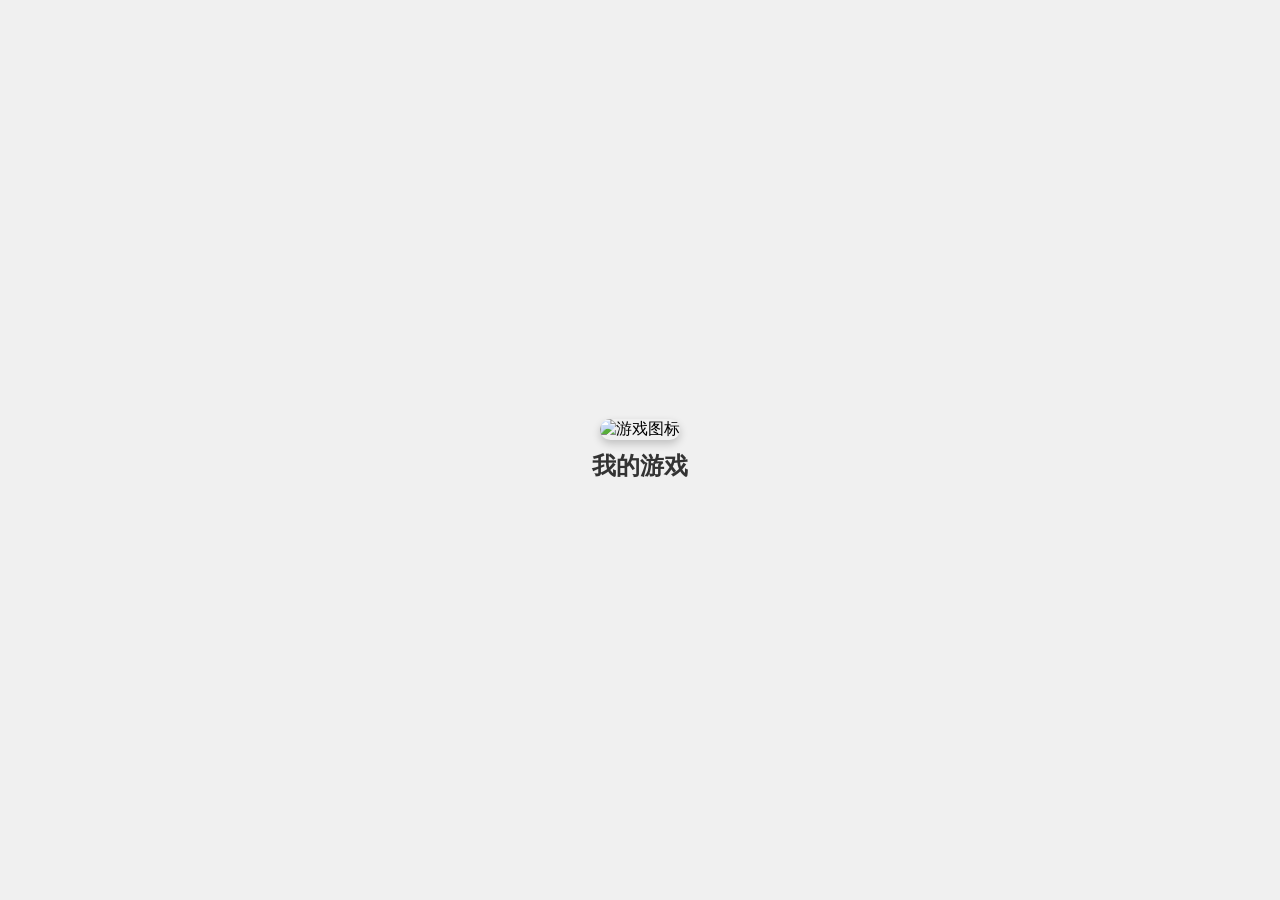
==== game project/index.html @ e8890522 "游戏ai agent 开源码" ====
<!DOCTYPE html>
<html lang="zh-CN">
<head>
    <meta charset="UTF-8">
    <meta name="viewport" content="width=device-width, initial-scale=1.0">
    <title>游戏图标</title>
    <link rel="stylesheet" href="style.css">
</head>
<body>
    <div id="game-icon-container">
        <div id="game-icon" onclick="openGame()">
            <img src="https://trae-api-cn.mchost.guru/api/ide/v1/text_to_image?prompt=colorful%20game%20icon%20with%20pixel%20art%20style%2C%20cartoon%20character%2C%20vibrant%20colors&image_size=square_hd" alt="游戏图标">
            <div class="game-title">我的游戏</div>
        </div>
    </div>
    

    
    <script src="script.js"></script>
</body>
</html>
---- game project/style.css ----
* {
    margin: 0;
    padding: 0;
    box-sizing: border-box;
}

body {
    font-family: Arial, sans-serif;
    background-color: #f0f0f0;
    display: flex;
    justify-content: center;
    align-items: center;
    min-height: 100vh;
}

#game-icon-container {
    display: flex;
    justify-content: center;
    align-items: center;
    width: 100%;
    height: 100vh;
}

#game-icon {
    cursor: pointer;
    text-align: center;
    transition: transform 0.3s ease;
}

#game-icon:hover {
    transform: scale(1.1);
}

#game-icon img {
    width: 200px;
    height: 200px;
    border-radius: 20px;
    box-shadow: 0 4px 8px rgba(0, 0, 0, 0.2);
}

.game-title {
    margin-top: 10px;
    font-size: 24px;
    font-weight: bold;
    color: #333;
}
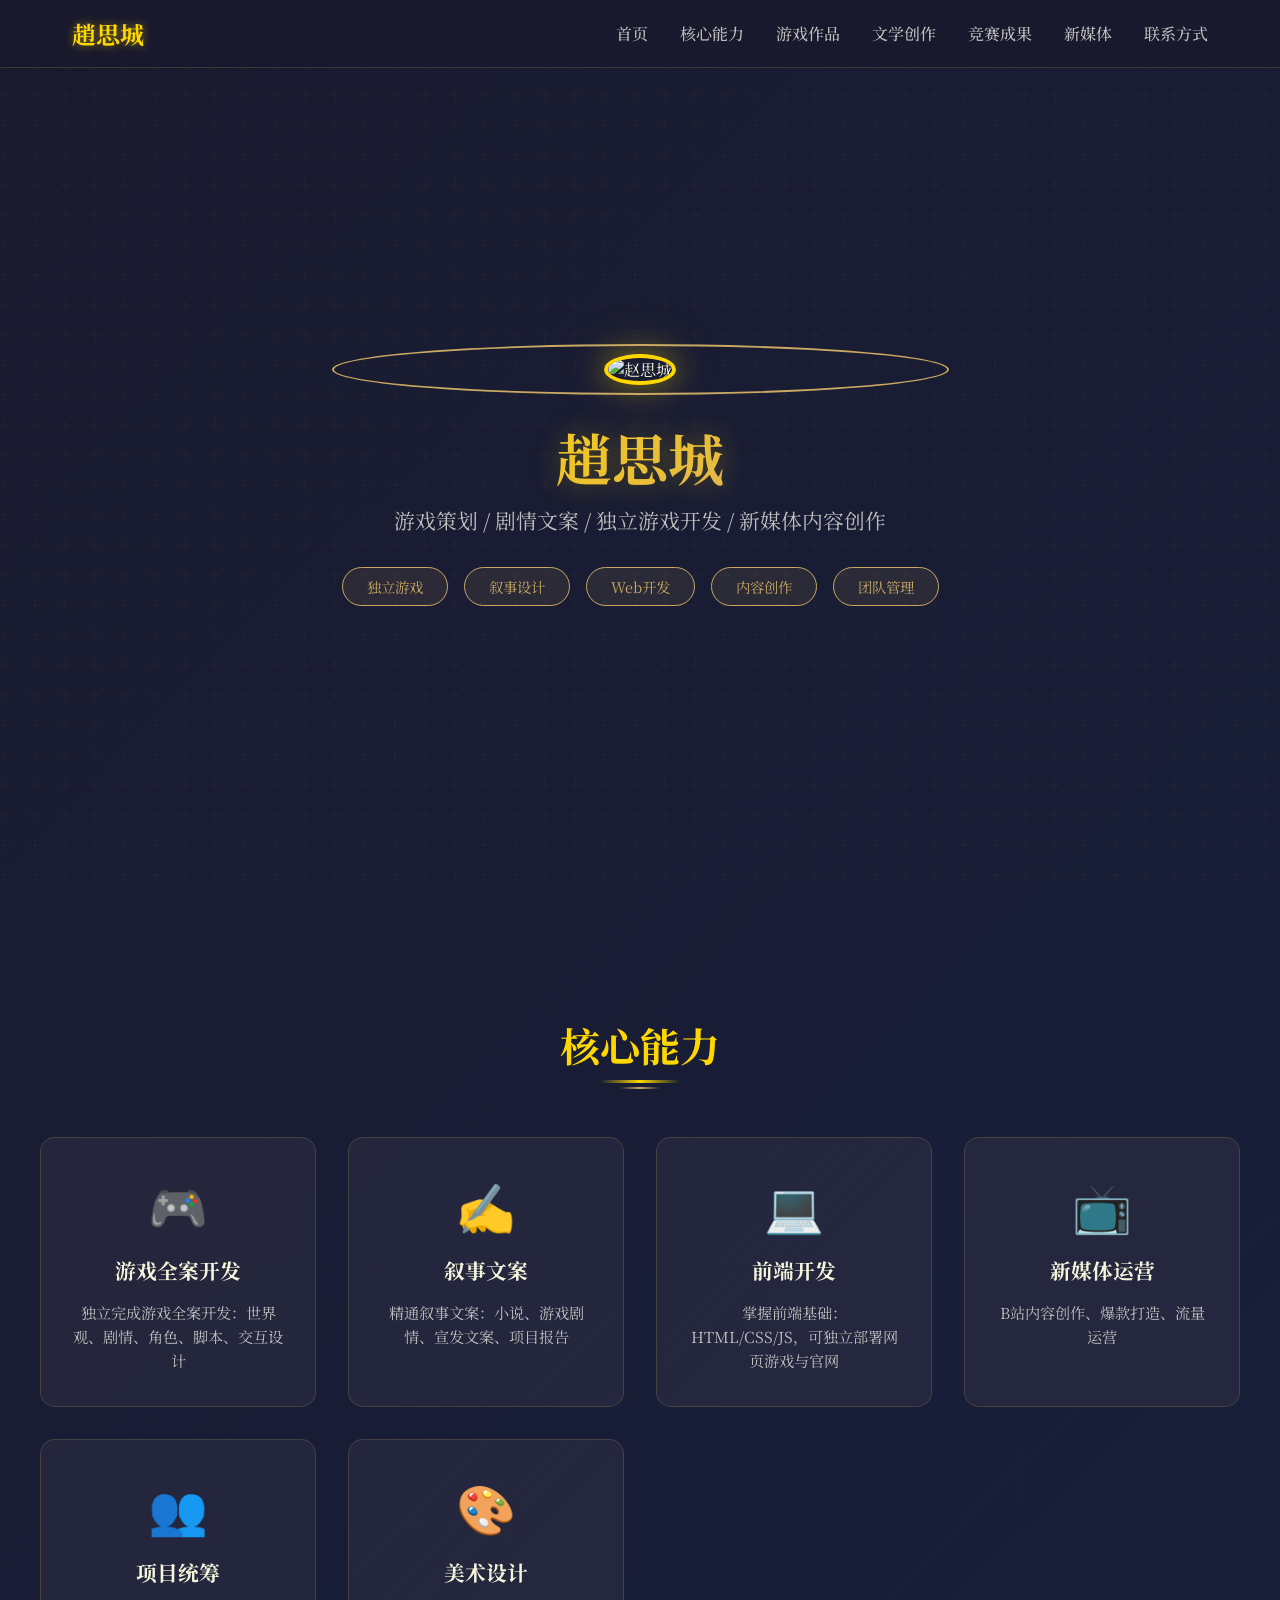
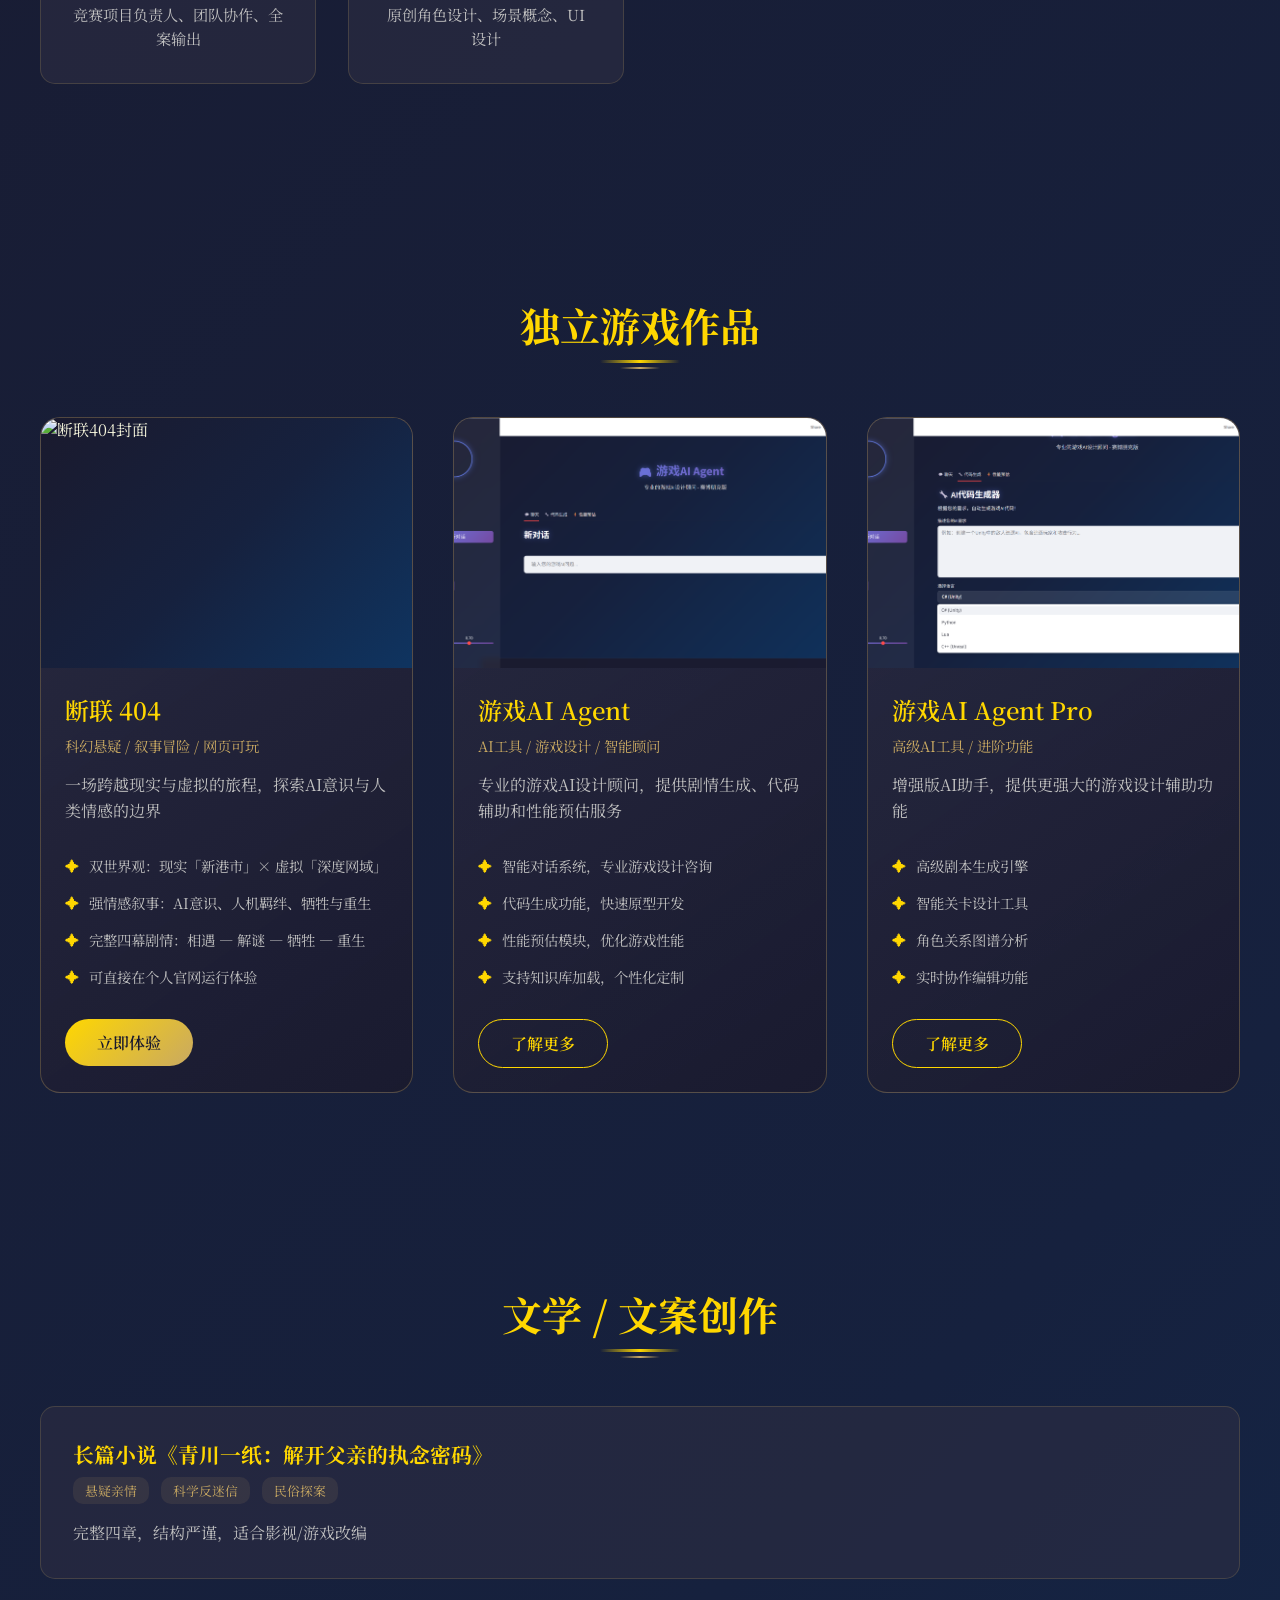
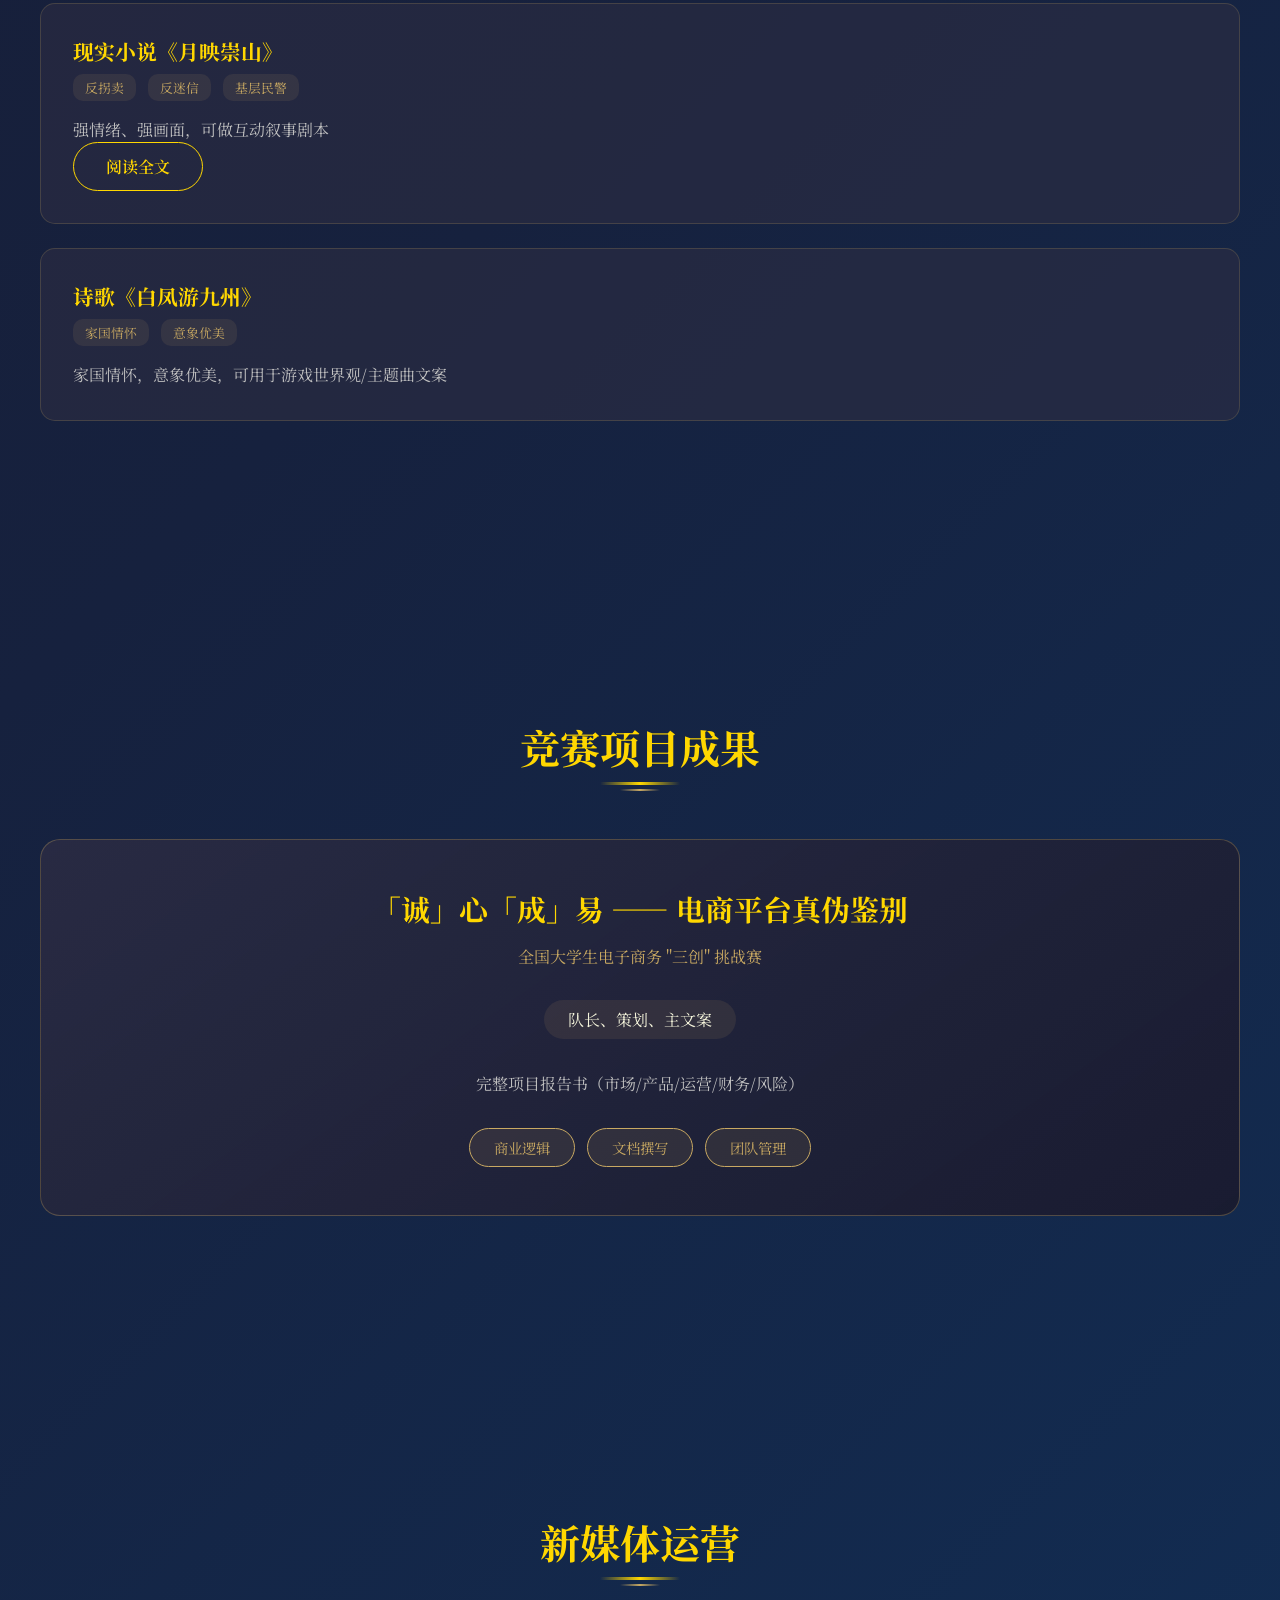
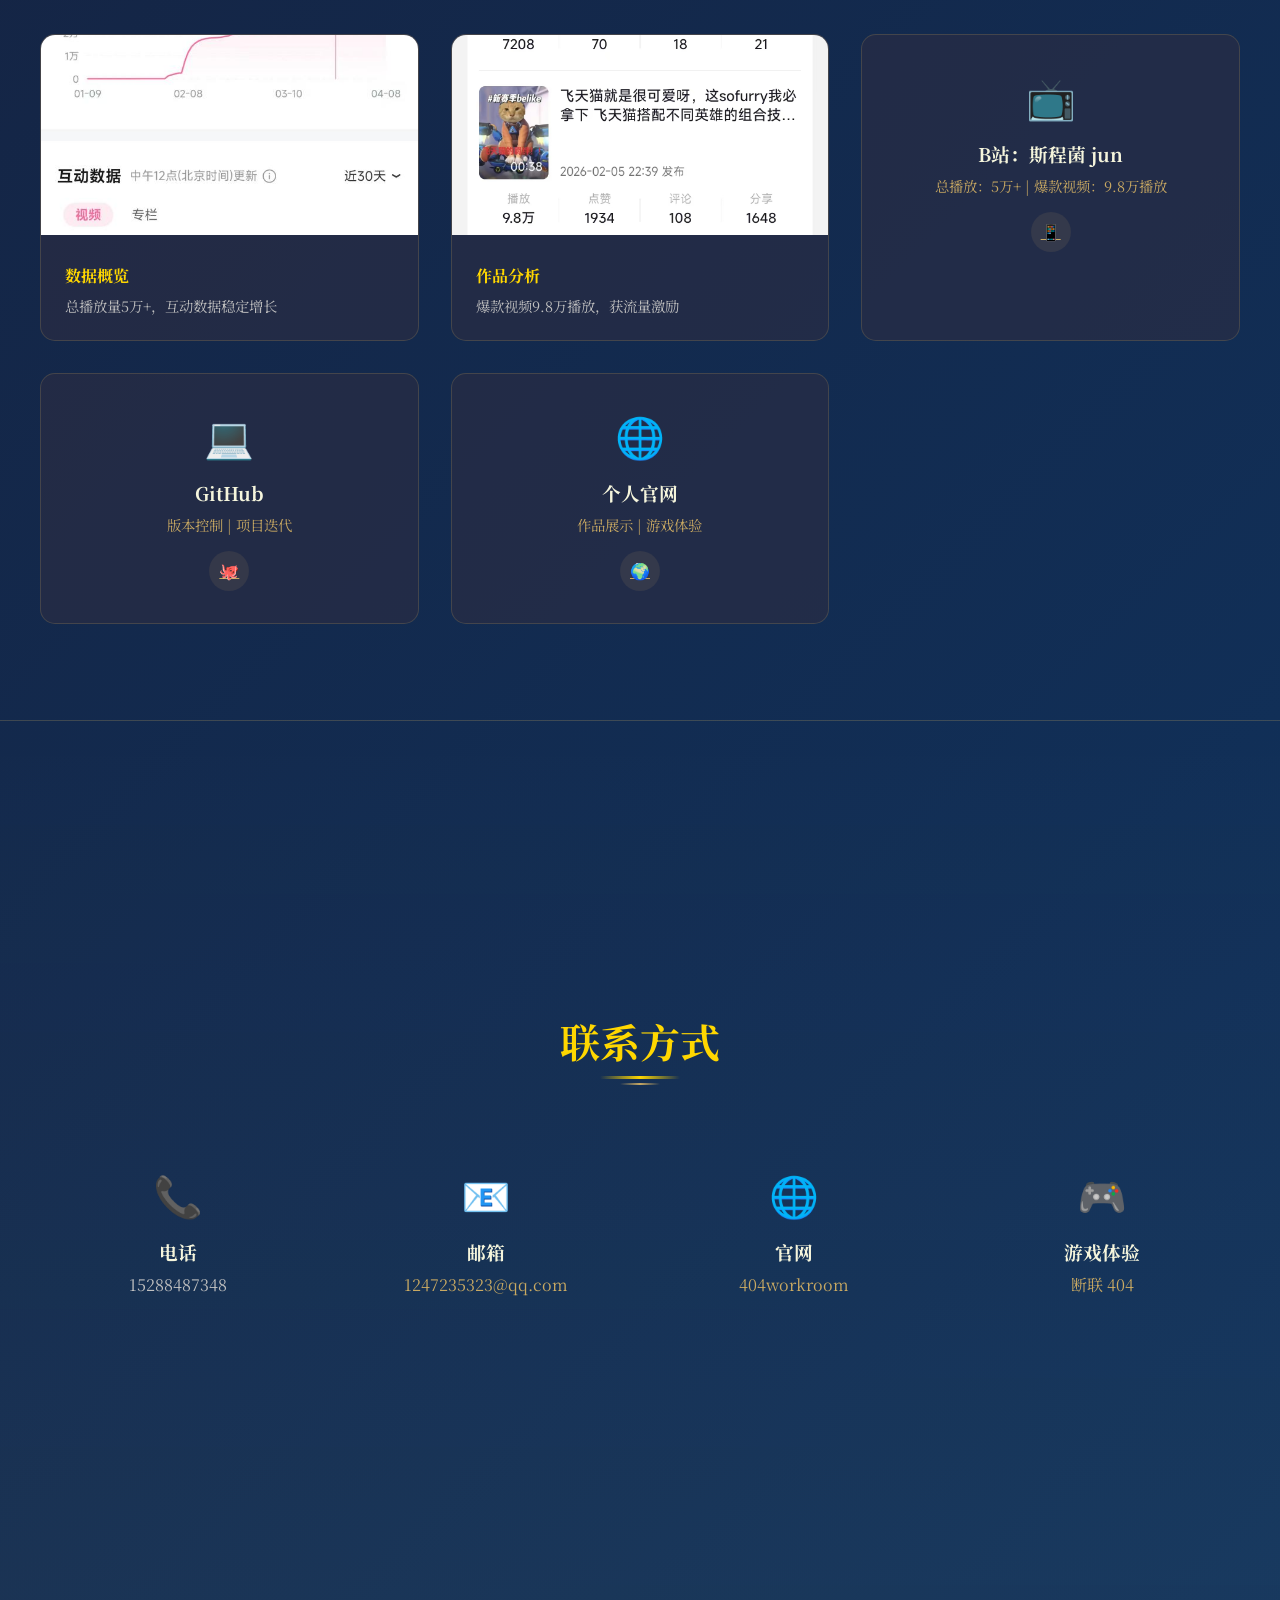
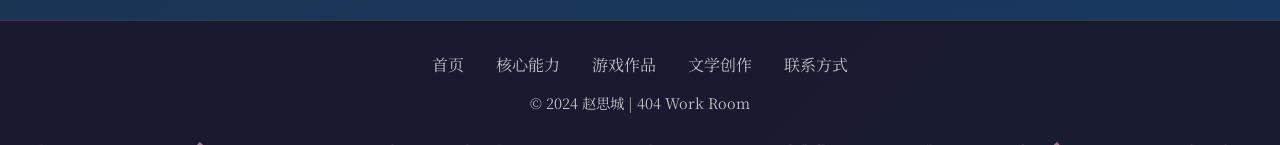
==== commit fc5c8170: "个人作品集网站" ====
--- a/game project/index.html
+++ b/game project/index.html
@@ -1,21 +1,1435 @@
-<!DOCTYPE html>
-<html lang="zh-CN">
-<head>
-    <meta charset="UTF-8">
-    <meta name="viewport" content="width=device-width, initial-scale=1.0">
-    <title>游戏图标</title>
-    <link rel="stylesheet" href="style.css">
-</head>
-<body>
-    <div id="game-icon-container">
-        <div id="game-icon" onclick="openGame()">
-            <img src="https://trae-api-cn.mchost.guru/api/ide/v1/text_to_image?prompt=colorful%20game%20icon%20with%20pixel%20art%20style%2C%20cartoon%20character%2C%20vibrant%20colors&image_size=square_hd" alt="游戏图标">
-            <div class="game-title">我的游戏</div>
-        </div>
-    </div>
-    
-
-    
-    <script src="script.js"></script>
-</body>
+<!DOCTYPE html>
+<html lang="zh-CN">
+<head>
+    <meta charset="UTF-8">
+    <meta name="viewport" content="width=device-width, initial-scale=1.0">
+    <title>赵思城 | 个人作品集</title>
+    <style>
+        @import url('https://fonts.googleapis.com/css2?family=Noto+Serif+SC:wght@400;600;700&family=Noto+Sans+SC:wght@300;400;500;600;700&display=swap');
+        
+        :root {
+            --primary-color: #8B4513;
+            --secondary-color: #D4A574;
+            --accent-color: #C9A962;
+            --bg-dark: #1A1A2E;
+            --bg-light: #2D2D44;
+            --text-primary: #F5F5DC;
+            --text-secondary: #C0C0C0;
+            --gold: #FFD700;
+            --red: #DC143C;
+        }
+
+        * {
+            margin: 0;
+            padding: 0;
+            box-sizing: border-box;
+        }
+
+        body {
+            font-family: 'Noto Serif SC', 'Noto Sans SC', serif, sans-serif;
+            background: linear-gradient(135deg, var(--bg-dark) 0%, #16213E 50%, #0F3460 100%);
+            color: var(--text-primary);
+            overflow-x: hidden;
+        }
+
+        ::-webkit-scrollbar {
+            width: 8px;
+        }
+
+        ::-webkit-scrollbar-track {
+            background: var(--bg-dark);
+        }
+
+        ::-webkit-scrollbar-thumb {
+            background: linear-gradient(180deg, var(--accent-color), var(--primary-color));
+            border-radius: 4px;
+        }
+
+        .loader {
+            position: fixed;
+            top: 0;
+            left: 0;
+            width: 100%;
+            height: 100%;
+            background: linear-gradient(135deg, #050510 0%, #0a0a2e 30%, #0d1b2a 60%, #1b263b 100%);
+            display: flex;
+            flex-direction: column;
+            justify-content: center;
+            align-items: center;
+            z-index: 99999;
+            overflow: hidden;
+        }
+
+        .loader.hidden {
+            animation: fadeOutLoader 0.8s ease forwards;
+        }
+
+        @keyframes fadeOutLoader {
+            0% {
+                opacity: 1;
+                transform: scale(1);
+            }
+            100% {
+                opacity: 0;
+                transform: scale(0.95);
+                pointer-events: none;
+            }
+        }
+
+        .loader-bg-grid {
+            position: absolute;
+            top: 0;
+            left: 0;
+            width: 100%;
+            height: 100%;
+            background-image: 
+                linear-gradient(rgba(255, 215, 0, 0.03) 1px, transparent 1px),
+                linear-gradient(90deg, rgba(255, 215, 0, 0.03) 1px, transparent 1px);
+            background-size: 50px 50px;
+            animation: gridMove 20s linear infinite;
+        }
+
+        @keyframes gridMove {
+            0% { transform: translate(0, 0); }
+            100% { transform: translate(50px, 50px); }
+        }
+
+        .loader-content {
+            position: relative;
+            z-index: 10;
+            display: flex;
+            flex-direction: column;
+            align-items: center;
+        }
+
+        .loader-geometry {
+            position: relative;
+            width: 200px;
+            height: 200px;
+            margin-bottom: 30px;
+        }
+
+        .loader-triangle {
+            position: absolute;
+            width: 0;
+            height: 0;
+            border-left: 60px solid transparent;
+            border-right: 60px solid transparent;
+            border-bottom: 104px solid rgba(255, 215, 0, 0.3);
+            animation: triangleAnim 3s ease-in-out infinite;
+        }
+
+        .loader-triangle:nth-child(1) {
+            top: 50%;
+            left: 50%;
+            transform: translate(-50%, -50%) rotate(0deg);
+        }
+
+        .loader-triangle:nth-child(2) {
+            top: 50%;
+            left: 50%;
+            transform: translate(-50%, -50%) rotate(120deg);
+            animation-delay: 1s;
+        }
+
+        .loader-triangle:nth-child(3) {
+            top: 50%;
+            left: 50%;
+            transform: translate(-50%, -50%) rotate(240deg);
+            animation-delay: 2s;
+        }
+
+        @keyframes triangleAnim {
+            0%, 100% {
+                opacity: 0.3;
+                transform: translate(-50%, -50%) rotate(var(--rotation)) scale(1);
+            }
+            50% {
+                opacity: 0.8;
+                transform: translate(-50%, -50%) rotate(var(--rotation)) scale(1.1);
+            }
+        }
+
+        .loader-polygon {
+            position: absolute;
+            top: 50%;
+            left: 50%;
+            transform: translate(-50%, -50%);
+            width: 120px;
+            height: 120px;
+        }
+
+        .loader-polygon svg {
+            width: 100%;
+            height: 100%;
+            animation: polygonRotate 8s linear infinite;
+        }
+
+        @keyframes polygonRotate {
+            0% { transform: rotate(0deg); }
+            100% { transform: rotate(360deg); }
+        }
+
+        .loader-polygon path {
+            fill: none;
+            stroke: #FFD700;
+            stroke-width: 2;
+            stroke-dasharray: 10 5;
+            animation: polygonDash 2s linear infinite;
+        }
+
+        @keyframes polygonDash {
+            0% { stroke-dashoffset: 0; }
+            100% { stroke-dashoffset: -30; }
+        }
+
+        .loader-ring {
+            position: absolute;
+            top: 50%;
+            left: 50%;
+            transform: translate(-50%, -50%);
+            width: 180px;
+            height: 180px;
+            border: 2px solid rgba(255, 215, 0, 0.2);
+            border-radius: 50%;
+            animation: ringPulse 3s ease-in-out infinite;
+        }
+
+        .loader-ring::before {
+            content: '';
+            position: absolute;
+            top: -2px;
+            left: 50%;
+            transform: translateX(-50%);
+            width: 10px;
+            height: 10px;
+            background: #FFD700;
+            border-radius: 50%;
+            box-shadow: 0 0 20px #FFD700, 0 0 40px #FFD700;
+        }
+
+        @keyframes ringPulse {
+            0%, 100% {
+                transform: translate(-50%, -50%) scale(1);
+                opacity: 0.5;
+            }
+            50% {
+                transform: translate(-50%, -50%) scale(1.05);
+                opacity: 0.8;
+            }
+        }
+
+        .loader-particles {
+            position: absolute;
+            top: 0;
+            left: 0;
+            width: 100%;
+            height: 100%;
+        }
+
+        .loader-particle {
+            position: absolute;
+            width: 4px;
+            height: 4px;
+            background: #FFD700;
+            border-radius: 50%;
+            animation: loaderParticle 4s ease-in-out infinite;
+        }
+
+        @keyframes loaderParticle {
+            0% {
+                transform: translate(-50%, -50%) scale(0);
+                opacity: 0;
+            }
+            20% {
+                opacity: 1;
+                transform: translate(-50%, -50%) scale(1);
+            }
+            80% {
+                opacity: 1;
+                transform: translate(-50%, -50%) scale(1);
+            }
+            100% {
+                transform: translate(-50%, -50%) scale(0);
+                opacity: 0;
+            }
+        }
+
+        .loader-percentage {
+            font-family: 'Courier New', monospace;
+            font-size: 3rem;
+            font-weight: bold;
+            color: #FFD700;
+            text-shadow: 0 0 30px rgba(255, 215, 0, 0.5);
+            margin-bottom: 10px;
+        }
+
+        .loader-label {
+            font-size: 1rem;
+            color: rgba(255, 215, 0, 0.7);
+            letter-spacing: 0.3em;
+            text-transform: uppercase;
+        }
+
+        .loader-line {
+            width: 200px;
+            height: 2px;
+            background: rgba(255, 215, 0, 0.2);
+            margin-top: 20px;
+            overflow: hidden;
+            border-radius: 1px;
+        }
+
+        .loader-line-progress {
+            height: 100%;
+            background: linear-gradient(90deg, #FFD700, #FFA500);
+            border-radius: 1px;
+            transition: width 0.1s linear;
+            box-shadow: 0 0 10px #FFD700;
+        }
+
+        .particle-container {
+            position: fixed;
+            top: 0;
+            left: 0;
+            width: 100%;
+            height: 100%;
+            overflow: hidden;
+            pointer-events: none;
+            z-index: 0;
+        }
+
+        .particle {
+            position: absolute;
+            width: 3px;
+            height: 3px;
+            background: #FFD700;
+            border-radius: 50%;
+            opacity: 0;
+            animation: particleFloat 15s linear infinite;
+        }
+
+        @keyframes particleFloat {
+            0% {
+                transform: translateY(100vh) scale(0);
+                opacity: 0;
+            }
+            10% {
+                opacity: 0.8;
+                transform: translateY(90vh) scale(1);
+            }
+            90% {
+                opacity: 0.8;
+                transform: translateY(10vh) scale(1);
+            }
+            100% {
+                transform: translateY(0) scale(0);
+                opacity: 0;
+            }
+        }
+
+        .line-particle {
+            position: absolute;
+            width: 1px;
+            height: 50px;
+            background: linear-gradient(to top, rgba(255, 215, 0, 0.6), transparent);
+            opacity: 0;
+            animation: lineFall 10s linear infinite;
+        }
+
+        @keyframes lineFall {
+            0% {
+                transform: translateY(-100px);
+                opacity: 0;
+            }
+            10% {
+                opacity: 0.6;
+            }
+            90% {
+                opacity: 0.6;
+            }
+            100% {
+                transform: translateY(100vh);
+                opacity: 0;
+            }
+        }
+
+        .sakura {
+            position: fixed;
+            width: 15px;
+            height: 15px;
+            background: linear-gradient(135deg, #FFB7C5 0%, #FF6B8A 100%);
+            border-radius: 50% 0 50% 50%;
+            opacity: 0.7;
+            pointer-events: none;
+            animation: fall linear infinite;
+            z-index: 9999;
+        }
+
+        @keyframes fall {
+            0% {
+                transform: translateY(-10vh) rotate(0deg);
+                opacity: 0.7;
+            }
+            100% {
+                transform: translateY(110vh) rotate(720deg);
+                opacity: 0;
+            }
+        }
+
+        .navbar {
+            position: fixed;
+            top: 0;
+            left: 0;
+            width: 100%;
+            background: rgba(26, 26, 46, 0.95);
+            backdrop-filter: blur(10px);
+            z-index: 1000;
+            border-bottom: 1px solid rgba(201, 169, 98, 0.2);
+        }
+
+        .navbar-container {
+            max-width: 1200px;
+            margin: 0 auto;
+            display: flex;
+            justify-content: space-between;
+            align-items: center;
+            padding: 1rem 2rem;
+        }
+
+        .logo {
+            font-size: 1.5rem;
+            font-weight: 700;
+            color: var(--gold);
+            text-shadow: 0 0 10px rgba(255, 215, 0, 0.5);
+        }
+
+        .nav-links {
+            display: flex;
+            list-style: none;
+            gap: 2rem;
+        }
+
+        .nav-links a {
+            color: var(--text-secondary);
+            text-decoration: none;
+            font-weight: 500;
+            transition: all 0.3s ease;
+            position: relative;
+        }
+
+        .nav-links a:hover {
+            color: var(--gold);
+        }
+
+        .nav-links a::after {
+            content: '';
+            position: absolute;
+            bottom: -4px;
+            left: 0;
+            width: 0;
+            height: 2px;
+            background: linear-gradient(90deg, var(--gold), var(--accent-color));
+            transition: width 0.3s ease;
+        }
+
+        .nav-links a:hover::after {
+            width: 100%;
+        }
+
+        .hero {
+            min-height: 100vh;
+            display: flex;
+            align-items: center;
+            justify-content: center;
+            position: relative;
+            padding-top: 60px;
+        }
+
+        .hero-content {
+            text-align: center;
+            max-width: 1000px;
+            padding: 2rem;
+        }
+
+        .avatar-container {
+            position: relative;
+            margin-bottom: 2rem;
+        }
+
+        .avatar {
+            width: 200px;
+            height: 200px;
+            border-radius: 50%;
+            object-fit: cover;
+            border: 4px solid var(--gold);
+            box-shadow: 0 0 30px rgba(255, 215, 0, 0.4), 0 0 60px rgba(255, 215, 0, 0.2);
+            transition: transform 0.5s ease, box-shadow 0.5s ease;
+        }
+
+        .avatar:hover {
+            transform: scale(1.05);
+            box-shadow: 0 0 40px rgba(255, 215, 0, 0.6), 0 0 80px rgba(255, 215, 0, 0.3);
+        }
+
+        .avatar-border {
+            position: absolute;
+            top: -10px;
+            left: -10px;
+            right: -10px;
+            bottom: -10px;
+            border: 2px solid var(--accent-color);
+            border-radius: 50%;
+            animation: pulse 2s ease-in-out infinite;
+        }
+
+        @keyframes pulse {
+            0%, 100% {
+                transform: scale(1);
+                opacity: 0.5;
+            }
+            50% {
+                transform: scale(1.05);
+                opacity: 1;
+            }
+        }
+
+        .hero-title {
+            font-size: 3.5rem;
+            font-weight: 700;
+            margin-bottom: 0.5rem;
+            background: linear-gradient(135deg, var(--gold), var(--secondary-color));
+            -webkit-background-clip: text;
+            -webkit-text-fill-color: transparent;
+            background-clip: text;
+            text-shadow: 0 0 30px rgba(255, 215, 0, 0.3);
+            animation: fadeInUp 1s ease-out;
+        }
+
+        .hero-subtitle {
+            font-size: 1.3rem;
+            color: var(--text-secondary);
+            margin-bottom: 2rem;
+            animation: fadeInUp 1s ease-out 0.2s both;
+        }
+
+        .hero-tags {
+            display: flex;
+            flex-wrap: wrap;
+            justify-content: center;
+            gap: 1rem;
+            animation: fadeInUp 1s ease-out 0.4s both;
+        }
+
+        .tag {
+            padding: 0.5rem 1.5rem;
+            background: rgba(201, 169, 98, 0.1);
+            border: 1px solid var(--accent-color);
+            border-radius: 25px;
+            font-size: 0.9rem;
+            color: var(--accent-color);
+            transition: all 0.3s ease;
+        }
+
+        .tag:hover {
+            background: rgba(201, 169, 98, 0.2);
+            transform: translateY(-3px);
+            box-shadow: 0 5px 20px rgba(201, 169, 98, 0.3);
+        }
+
+        @keyframes fadeInUp {
+            from {
+                opacity: 0;
+                transform: translateY(30px);
+            }
+            to {
+                opacity: 1;
+                transform: translateY(0);
+            }
+        }
+
+        .section {
+            padding: 6rem 2rem;
+            min-height: 100vh;
+            display: flex;
+            align-items: center;
+        }
+
+        .section-container {
+            max-width: 1200px;
+            margin: 0 auto;
+            width: 100%;
+        }
+
+        .section-title {
+            font-size: 2.5rem;
+            font-weight: 700;
+            text-align: center;
+            margin-bottom: 4rem;
+            position: relative;
+            color: var(--gold);
+        }
+
+        .section-title::before {
+            content: '';
+            position: absolute;
+            bottom: -10px;
+            left: 50%;
+            transform: translateX(-50%);
+            width: 80px;
+            height: 3px;
+            background: linear-gradient(90deg, transparent, var(--gold), transparent);
+        }
+
+        .section-title::after {
+            content: '';
+            position: absolute;
+            bottom: -16px;
+            left: 50%;
+            transform: translateX(-50%);
+            width: 40px;
+            height: 2px;
+            background: linear-gradient(90deg, transparent, var(--accent-color), transparent);
+        }
+
+        .skills-grid {
+            display: grid;
+            grid-template-columns: repeat(auto-fit, minmax(250px, 1fr));
+            gap: 2rem;
+        }
+
+        .skill-card {
+            background: rgba(45, 45, 68, 0.6);
+            border: 1px solid rgba(201, 169, 98, 0.2);
+            border-radius: 15px;
+            padding: 2rem;
+            transition: all 0.3s ease;
+            text-align: center;
+        }
+
+        .skill-card:hover {
+            transform: translateY(-8px);
+            border-color: var(--accent-color);
+            box-shadow: 0 15px 35px rgba(201, 169, 98, 0.15);
+        }
+
+        .skill-icon {
+            font-size: 3rem;
+            margin-bottom: 1rem;
+            color: var(--gold);
+        }
+
+        .skill-card h3 {
+            font-size: 1.3rem;
+            margin-bottom: 1rem;
+            color: var(--text-primary);
+        }
+
+        .skill-card p {
+            color: var(--text-secondary);
+            font-size: 0.95rem;
+            line-height: 1.6;
+        }
+
+        .games-grid {
+            display: grid;
+            grid-template-columns: repeat(auto-fit, minmax(350px, 1fr));
+            gap: 2.5rem;
+        }
+
+        .game-card {
+            background: linear-gradient(145deg, rgba(45, 45, 68, 0.8), rgba(26, 26, 46, 0.9));
+            border: 1px solid rgba(201, 169, 98, 0.3);
+            border-radius: 20px;
+            overflow: hidden;
+            transition: all 0.4s ease;
+        }
+
+        .game-card:hover {
+            transform: translateY(-10px);
+            border-color: var(--gold);
+            box-shadow: 0 20px 40px rgba(255, 215, 0, 0.15);
+        }
+
+        .game-cover {
+            height: 250px;
+            background: linear-gradient(135deg, #1A1A2E 0%, #16213E 50%, #0F3460 100%);
+            display: flex;
+            align-items: center;
+            justify-content: center;
+            position: relative;
+            overflow: hidden;
+        }
+
+        .game-cover img {
+            width: 100%;
+            height: 100%;
+            object-fit: cover;
+        }
+
+        .game-cover::before {
+            content: '';
+            position: absolute;
+            top: 0;
+            left: 0;
+            right: 0;
+            bottom: 0;
+            background: linear-gradient(135deg, rgba(255, 215, 0, 0.1) 0%, transparent 50%);
+            opacity: 0;
+            transition: opacity 0.3s ease;
+        }
+
+        .game-card:hover .game-cover::before {
+            opacity: 1;
+        }
+
+        .game-icon {
+            font-size: 5rem;
+            color: var(--gold);
+            animation: float 3s ease-in-out infinite;
+        }
+
+        @keyframes float {
+            0%, 100% { transform: translateY(0); }
+            50% { transform: translateY(-10px); }
+        }
+
+        .game-info {
+            padding: 1.5rem;
+        }
+
+        .game-title {
+            font-size: 1.5rem;
+            font-weight: 600;
+            color: var(--gold);
+            margin-bottom: 0.5rem;
+        }
+
+        .game-type {
+            font-size: 0.9rem;
+            color: var(--accent-color);
+            margin-bottom: 1rem;
+        }
+
+        .game-desc {
+            color: var(--text-secondary);
+            line-height: 1.6;
+            margin-bottom: 1.5rem;
+        }
+
+        .game-highlights {
+            list-style: none;
+            margin-bottom: 1.5rem;
+        }
+
+        .game-highlights li {
+            padding: 0.5rem 0;
+            color: var(--text-secondary);
+            font-size: 0.9rem;
+            padding-left: 1.5rem;
+            position: relative;
+        }
+
+        .game-highlights li::before {
+            content: '✦';
+            position: absolute;
+            left: 0;
+            color: var(--gold);
+        }
+
+        .btn {
+            display: inline-block;
+            padding: 0.75rem 2rem;
+            background: linear-gradient(135deg, var(--gold), var(--accent-color));
+            color: var(--bg-dark);
+            text-decoration: none;
+            border-radius: 25px;
+            font-weight: 600;
+            transition: all 0.3s ease;
+        }
+
+        .btn:hover {
+            transform: translateY(-3px);
+            box-shadow: 0 10px 25px rgba(255, 215, 0, 0.4);
+        }
+
+        .btn-outline {
+            background: transparent;
+            border: 1px solid var(--gold);
+            color: var(--gold);
+        }
+
+        .btn-outline:hover {
+            background: rgba(255, 215, 0, 0.1);
+        }
+
+        .literature-list {
+            display: flex;
+            flex-direction: column;
+            gap: 1.5rem;
+        }
+
+        .literature-item {
+            background: rgba(45, 45, 68, 0.6);
+            border: 1px solid rgba(201, 169, 98, 0.2);
+            border-radius: 15px;
+            padding: 2rem;
+            transition: all 0.3s ease;
+        }
+
+        .literature-item:hover {
+            border-color: var(--accent-color);
+            transform: translateX(10px);
+        }
+
+        .literature-item h3 {
+            font-size: 1.3rem;
+            color: var(--gold);
+            margin-bottom: 0.5rem;
+        }
+
+        .literature-tags {
+            display: flex;
+            gap: 0.75rem;
+            margin-bottom: 1rem;
+        }
+
+        .literature-tag {
+            padding: 0.25rem 0.75rem;
+            background: rgba(201, 169, 98, 0.1);
+            border-radius: 10px;
+            font-size: 0.8rem;
+            color: var(--accent-color);
+        }
+
+        .literature-item p {
+            color: var(--text-secondary);
+            line-height: 1.6;
+        }
+
+        .competition-card {
+            background: linear-gradient(145deg, rgba(45, 45, 68, 0.8), rgba(26, 26, 46, 0.9));
+            border: 1px solid rgba(201, 169, 98, 0.3);
+            border-radius: 20px;
+            padding: 3rem;
+            text-align: center;
+        }
+
+        .competition-card h3 {
+            font-size: 1.8rem;
+            color: var(--gold);
+            margin-bottom: 1rem;
+        }
+
+        .competition-info {
+            color: var(--accent-color);
+            margin-bottom: 2rem;
+        }
+
+        .competition-role {
+            display: inline-block;
+            padding: 0.5rem 1.5rem;
+            background: rgba(201, 169, 98, 0.1);
+            border-radius: 20px;
+            margin-bottom: 2rem;
+            color: var(--text-primary);
+        }
+
+        .competition-desc {
+            color: var(--text-secondary);
+            line-height: 1.6;
+            margin-bottom: 2rem;
+        }
+
+        .competition-skills {
+            display: flex;
+            flex-wrap: wrap;
+            justify-content: center;
+            gap: 0.75rem;
+        }
+
+        .social-grid {
+            display: grid;
+            grid-template-columns: repeat(auto-fit, minmax(300px, 1fr));
+            gap: 2rem;
+        }
+
+        .social-stats-card {
+            background: rgba(45, 45, 68, 0.6);
+            border: 1px solid rgba(201, 169, 98, 0.2);
+            border-radius: 15px;
+            overflow: hidden;
+            transition: all 0.3s ease;
+        }
+
+        .social-stats-card:hover {
+            border-color: var(--accent-color);
+            transform: translateY(-5px);
+        }
+
+        .social-stats-card img {
+            width: 100%;
+            height: 200px;
+            object-fit: cover;
+        }
+
+        .social-stats-info {
+            padding: 1.5rem;
+        }
+
+        .social-stats-info h4 {
+            color: var(--gold);
+            margin-bottom: 0.5rem;
+        }
+
+        .social-stats-info p {
+            color: var(--text-secondary);
+            font-size: 0.9rem;
+        }
+
+        .social-card {
+            background: rgba(45, 45, 68, 0.6);
+            border: 1px solid rgba(201, 169, 98, 0.2);
+            border-radius: 15px;
+            padding: 2rem;
+            text-align: center;
+            transition: all 0.3s ease;
+        }
+
+        .social-card:hover {
+            border-color: var(--gold);
+            transform: translateY(-5px);
+        }
+
+        .social-icon {
+            font-size: 2.5rem;
+            margin-bottom: 1rem;
+            color: var(--gold);
+        }
+
+        .social-card h3 {
+            color: var(--text-primary);
+            margin-bottom: 0.5rem;
+        }
+
+        .social-stats {
+            color: var(--accent-color);
+            font-size: 0.9rem;
+            margin-bottom: 1rem;
+        }
+
+        .social-links {
+            display: flex;
+            justify-content: center;
+            gap: 1rem;
+        }
+
+        .social-link {
+            width: 40px;
+            height: 40px;
+            background: rgba(201, 169, 98, 0.1);
+            border-radius: 50%;
+            display: flex;
+            align-items: center;
+            justify-content: center;
+            color: var(--accent-color);
+            transition: all 0.3s ease;
+        }
+
+        .social-link:hover {
+            background: var(--gold);
+            color: var(--bg-dark);
+            transform: scale(1.1);
+        }
+
+        .contact-section {
+            background: linear-gradient(180deg, transparent 0%, rgba(201, 169, 98, 0.05) 100%);
+            border-top: 1px solid rgba(201, 169, 98, 0.2);
+        }
+
+        .contact-grid {
+            display: grid;
+            grid-template-columns: repeat(auto-fit, minmax(250px, 1fr));
+            gap: 2rem;
+            text-align: center;
+        }
+
+        .contact-item {
+            padding: 2rem;
+        }
+
+        .contact-icon {
+            font-size: 2.5rem;
+            color: var(--gold);
+            margin-bottom: 1rem;
+        }
+
+        .contact-item h3 {
+            color: var(--text-primary);
+            margin-bottom: 0.5rem;
+        }
+
+        .contact-item p {
+            color: var(--text-secondary);
+        }
+
+        .contact-item a {
+            color: var(--accent-color);
+            text-decoration: none;
+            transition: color 0.3s ease;
+        }
+
+        .contact-item a:hover {
+            color: var(--gold);
+        }
+
+        .footer {
+            background: rgba(26, 26, 46, 0.95);
+            padding: 2rem;
+            text-align: center;
+            border-top: 1px solid rgba(201, 169, 98, 0.2);
+        }
+
+        .footer p {
+            color: var(--text-secondary);
+            font-size: 0.9rem;
+        }
+
+        .footer-links {
+            display: flex;
+            justify-content: center;
+            gap: 2rem;
+            margin-bottom: 1rem;
+        }
+
+        .footer-links a {
+            color: var(--text-secondary);
+            text-decoration: none;
+            transition: color 0.3s ease;
+        }
+
+        .footer-links a:hover {
+            color: var(--gold);
+        }
+
+        .japanese-pattern {
+            position: fixed;
+            top: 0;
+            left: 0;
+            width: 100%;
+            height: 100%;
+            background-image: url("data:image/svg+xml,%3Csvg width='60' height='60' viewBox='0 0 60 60' xmlns='http://www.w3.org/2000/svg'%3E%3Cg fill='none' fill-rule='evenodd'%3E%3Cg fill='%23C9A962' fill-opacity='0.03'%3E%3Cpath d='M36 34v-4h-2v4h-4v2h4v4h2v-4h4v-2h-4zm0-30V0h-2v4h-4v2h4v4h2V6h4V4h-4zM6 34v-4H4v4H0v2h4v4h2v-4h4v-2H6zM6 4V0H4v4H0v2h4v4h2V6h4V4H6z'/%3E%3C/g%3E%3C/g%3E%3C/svg%3E");
+            pointer-events: none;
+            z-index: 0;
+        }
+
+        @media (max-width: 768px) {
+            .hero-title {
+                font-size: 2.5rem;
+            }
+
+            .nav-links {
+                gap: 1rem;
+            }
+
+            .section {
+                padding: 4rem 1rem;
+            }
+
+            .games-grid {
+                grid-template-columns: 1fr;
+            }
+        }
+    </style>
+</head>
+<body>
+    <div class="loader" id="loader">
+        <div class="loader-bg-grid"></div>
+        
+        <div class="loader-content">
+            <div class="loader-geometry">
+                <div class="loader-triangle" style="--rotation: 0deg;"></div>
+                <div class="loader-triangle" style="--rotation: 120deg;"></div>
+                <div class="loader-triangle" style="--rotation: 240deg;"></div>
+                
+                <div class="loader-polygon">
+                    <svg viewBox="0 0 100 100">
+                        <polygon points="50,5 95,25 95,75 50,95 5,75 5,25"/>
+                    </svg>
+                </div>
+                
+                <div class="loader-ring"></div>
+                
+                <div class="loader-particles">
+                    <div class="loader-particle" style="top: 20%; left: 50%; animation-delay: 0s;"></div>
+                    <div class="loader-particle" style="top: 80%; left: 30%; animation-delay: 1s;"></div>
+                    <div class="loader-particle" style="top: 50%; left: 80%; animation-delay: 2s;"></div>
+                    <div class="loader-particle" style="top: 30%; left: 20%; animation-delay: 3s;"></div>
+                </div>
+            </div>
+            
+            <div class="loader-percentage" id="loader-percentage">0%</div>
+            <div class="loader-label">Loading</div>
+            <div class="loader-line">
+                <div class="loader-line-progress" id="loader-progress"></div>
+            </div>
+        </div>
+    </div>
+
+    <div class="particle-container" id="particle-container"></div>
+    
+    <div class="japanese-pattern"></div>
+    
+    <nav class="navbar">
+        <div class="navbar-container">
+            <div class="logo">趙思城</div>
+            <ul class="nav-links">
+                <li><a href="#hero">首页</a></li>
+                <li><a href="#skills">核心能力</a></li>
+                <li><a href="#games">游戏作品</a></li>
+                <li><a href="#literature">文学创作</a></li>
+                <li><a href="#competition">竞赛成果</a></li>
+                <li><a href="#social">新媒体</a></li>
+                <li><a href="#contact">联系方式</a></li>
+            </ul>
+        </div>
+    </nav>
+
+    <section id="hero" class="hero">
+        <div class="hero-content">
+            <div class="avatar-container">
+                <div class="avatar-border"></div>
+                <img src="images/头像.png" alt="赵思城" class="avatar">
+            </div>
+            <h1 class="hero-title">趙思城</h1>
+            <p class="hero-subtitle">游戏策划 / 剧情文案 / 独立游戏开发 / 新媒体内容创作</p>
+            <div class="hero-tags">
+                <span class="tag">独立游戏</span>
+                <span class="tag">叙事设计</span>
+                <span class="tag">Web开发</span>
+                <span class="tag">内容创作</span>
+                <span class="tag">团队管理</span>
+            </div>
+        </div>
+    </section>
+
+    <section id="skills" class="section">
+        <div class="section-container">
+            <h2 class="section-title">核心能力</h2>
+            <div class="skills-grid">
+                <div class="skill-card">
+                    <div class="skill-icon">🎮</div>
+                    <h3>游戏全案开发</h3>
+                    <p>独立完成游戏全案开发：世界观、剧情、角色、脚本、交互设计</p>
+                </div>
+                <div class="skill-card">
+                    <div class="skill-icon">✍️</div>
+                    <h3>叙事文案</h3>
+                    <p>精通叙事文案：小说、游戏剧情、宣发文案、项目报告</p>
+                </div>
+                <div class="skill-card">
+                    <div class="skill-icon">💻</div>
+                    <h3>前端开发</h3>
+                    <p>掌握前端基础：HTML/CSS/JS，可独立部署网页游戏与官网</p>
+                </div>
+                <div class="skill-card">
+                    <div class="skill-icon">📺</div>
+                    <h3>新媒体运营</h3>
+                    <p>B站内容创作、爆款打造、流量运营</p>
+                </div>
+                <div class="skill-card">
+                    <div class="skill-icon">👥</div>
+                    <h3>项目统筹</h3>
+                    <p>竞赛项目负责人、团队协作、全案输出</p>
+                </div>
+                <div class="skill-card">
+                    <div class="skill-icon">🎨</div>
+                    <h3>美术设计</h3>
+                    <p>原创角色设计、场景概念、UI设计</p>
+                </div>
+            </div>
+        </div>
+    </section>
+
+    <section id="games" class="section">
+        <div class="section-container">
+            <h2 class="section-title">独立游戏作品</h2>
+            <div class="games-grid">
+                <div class="game-card">
+                    <div class="game-cover">
+                        <img src="images/cover.png" alt="断联404封面">
+                    </div>
+                    <div class="game-info">
+                        <h3 class="game-title">断联 404</h3>
+                        <p class="game-type">科幻悬疑 / 叙事冒险 / 网页可玩</p>
+                        <p class="game-desc">一场跨越现实与虚拟的旅程，探索AI意识与人类情感的边界</p>
+                        <ul class="game-highlights">
+                            <li>双世界观：现实「新港市」× 虚拟「深度网域」</li>
+                            <li>强情感叙事：AI意识、人机羁绊、牺牲与重生</li>
+                            <li>完整四幕剧情：相遇 — 解谜 — 牺牲 — 重生</li>
+                            <li>可直接在个人官网运行体验</li>
+                        </ul>
+                        <a href="https://404workroom-1420076748.cos-website.ap-nanjing.myqcloud.com/index.html" class="btn" target="_blank">立即体验</a>
+                    </div>
+                </div>
+                <div class="game-card">
+                    <div class="game-cover">
+                        <img src="images/aiagent1.png" alt="游戏AI Agent">
+                    </div>
+                    <div class="game-info">
+                        <h3 class="game-title">游戏AI Agent</h3>
+                        <p class="game-type">AI工具 / 游戏设计 / 智能顾问</p>
+                        <p class="game-desc">专业的游戏AI设计顾问，提供剧情生成、代码辅助和性能预估服务</p>
+                        <ul class="game-highlights">
+                            <li>智能对话系统，专业游戏设计咨询</li>
+                            <li>代码生成功能，快速原型开发</li>
+                            <li>性能预估模块，优化游戏性能</li>
+                            <li>支持知识库加载，个性化定制</li>
+                        </ul>
+                        <a href="#" class="btn btn-outline">了解更多</a>
+                    </div>
+                </div>
+                <div class="game-card">
+                    <div class="game-cover">
+                        <img src="images/aiagent2.png" alt="游戏AI Agent">
+                    </div>
+                    <div class="game-info">
+                        <h3 class="game-title">游戏AI Agent Pro</h3>
+                        <p class="game-type">高级AI工具 / 进阶功能</p>
+                        <p class="game-desc">增强版AI助手，提供更强大的游戏设计辅助功能</p>
+                        <ul class="game-highlights">
+                            <li>高级剧本生成引擎</li>
+                            <li>智能关卡设计工具</li>
+                            <li>角色关系图谱分析</li>
+                            <li>实时协作编辑功能</li>
+                        </ul>
+                        <a href="#" class="btn btn-outline">了解更多</a>
+                    </div>
+                </div>
+            </div>
+        </div>
+    </section>
+
+    <section id="literature" class="section">
+        <div class="section-container">
+            <h2 class="section-title">文学 / 文案创作</h2>
+            <div class="literature-list">
+                <div class="literature-item">
+                    <h3>长篇小说《青川一纸：解开父亲的执念密码》</h3>
+                    <div class="literature-tags">
+                        <span class="literature-tag">悬疑亲情</span>
+                        <span class="literature-tag">科学反迷信</span>
+                        <span class="literature-tag">民俗探案</span>
+                    </div>
+                    <p>完整四章，结构严谨，适合影视/游戏改编</p>
+                </div>
+                <div class="literature-item">
+                    <h3>现实小说《月映崇山》</h3>
+                    <div class="literature-tags">
+                        <span class="literature-tag">反拐卖</span>
+                        <span class="literature-tag">反迷信</span>
+                        <span class="literature-tag">基层民警</span>
+                    </div>
+                    <p>强情绪、强画面，可做互动叙事剧本</p>
+                    <a href="https://www.kdocs.cn/l/cmkn2R7l6X6s" target="_blank" class="btn btn-outline">阅读全文</a>
+                </div>
+                <div class="literature-item">
+                    <h3>诗歌《白凤游九州》</h3>
+                    <div class="literature-tags">
+                        <span class="literature-tag">家国情怀</span>
+                        <span class="literature-tag">意象优美</span>
+                    </div>
+                    <p>家国情怀，意象优美，可用于游戏世界观/主题曲文案</p>
+                </div>
+            </div>
+        </div>
+    </section>
+
+    <section id="competition" class="section">
+        <div class="section-container">
+            <h2 class="section-title">竞赛项目成果</h2>
+            <div class="competition-card">
+                <h3>「诚」心「成」易 —— 电商平台真伪鉴别</h3>
+                <p class="competition-info">全国大学生电子商务 "三创" 挑战赛</p>
+                <div class="competition-role">队长、策划、主文案</div>
+                <p class="competition-desc">完整项目报告书（市场/产品/运营/财务/风险）</p>
+                <div class="competition-skills">
+                    <span class="tag">商业逻辑</span>
+                    <span class="tag">文档撰写</span>
+                    <span class="tag">团队管理</span>
+                </div>
+            </div>
+        </div>
+    </section>
+
+    <section id="social" class="section">
+        <div class="section-container">
+            <h2 class="section-title">新媒体运营</h2>
+            <div class="social-grid">
+                <div class="social-stats-card">
+                    <img src="images/图片1.png" alt="视频数据概览">
+                    <div class="social-stats-info">
+                        <h4>数据概览</h4>
+                        <p>总播放量5万+，互动数据稳定增长</p>
+                    </div>
+                </div>
+                <div class="social-stats-card">
+                    <img src="images/图片2.png" alt="作品分析">
+                    <div class="social-stats-info">
+                        <h4>作品分析</h4>
+                        <p>爆款视频9.8万播放，获流量激励</p>
+                    </div>
+                </div>
+                <div class="social-card">
+                    <div class="social-icon">📺</div>
+                    <h3>B站：斯程菌 jun</h3>
+                    <p class="social-stats">总播放：5万+ | 爆款视频：9.8万播放</p>
+                    <div class="social-links">
+                        <a href="https://b23.tv/jOew11k" class="social-link" target="_blank">📱</a>
+                    </div>
+                </div>
+                <div class="social-card">
+                    <div class="social-icon">💻</div>
+                    <h3>GitHub</h3>
+                    <p class="social-stats">版本控制 | 项目迭代</p>
+                    <div class="social-links">
+                        <a href="https://github.com/diamoond698/-404-404work-room.git" class="social-link" target="_blank">🐙</a>
+                    </div>
+                </div>
+                <div class="social-card">
+                    <div class="social-icon">🌐</div>
+                    <h3>个人官网</h3>
+                    <p class="social-stats">作品展示 | 游戏体验</p>
+                    <div class="social-links">
+                        <a href="https://404workroom-1420076748.cos-website.ap-nanjing.myqcloud.com/index.html" class="social-link" target="_blank">🌍</a>
+                    </div>
+                </div>
+            </div>
+        </div>
+    </section>
+
+    <section id="contact" class="section contact-section">
+        <div class="section-container">
+            <h2 class="section-title">联系方式</h2>
+            <div class="contact-grid">
+                <div class="contact-item">
+                    <div class="contact-icon">📞</div>
+                    <h3>电话</h3>
+                    <p>15288487348</p>
+                </div>
+                <div class="contact-item">
+                    <div class="contact-icon">📧</div>
+                    <h3>邮箱</h3>
+                    <p><a href="mailto:1247235323@qq.com">1247235323@qq.com</a></p>
+                </div>
+                <div class="contact-item">
+                    <div class="contact-icon">🌐</div>
+                    <h3>官网</h3>
+                    <p><a href="https://404workroom-1420076748.cos-website.ap-nanjing.myqcloud.com/index.html">404workroom</a></p>
+                </div>
+                <div class="contact-item">
+                    <div class="contact-icon">🎮</div>
+                    <h3>游戏体验</h3>
+                    <p><a href="https://27hrmzcgkukiwwqb9ogwrh.streamlit.app/" target="_blank">断联 404</a></p>
+                </div>
+            </div>
+        </div>
+    </section>
+
+    <footer class="footer">
+        <div class="footer-links">
+            <a href="#hero">首页</a>
+            <a href="#skills">核心能力</a>
+            <a href="#games">游戏作品</a>
+            <a href="#literature">文学创作</a>
+            <a href="#contact">联系方式</a>
+        </div>
+        <p>&copy; 2024 赵思城 | 404 Work Room</p>
+    </footer>
+
+    <script>
+        window.addEventListener('DOMContentLoaded', () => {
+            const loader = document.getElementById('loader');
+            const percentageEl = document.getElementById('loader-percentage');
+            const progressEl = document.getElementById('loader-progress');
+            
+            let progress = 0;
+            const duration = 2500;
+            const interval = 30;
+            const increment = 100 / (duration / interval);
+            
+            const progressInterval = setInterval(() => {
+                progress += increment;
+                if (progress >= 100) {
+                    progress = 100;
+                    clearInterval(progressInterval);
+                    
+                    setTimeout(() => {
+                        loader.classList.add('hidden');
+                    }, 300);
+                }
+                
+                percentageEl.textContent = Math.round(progress) + '%';
+                progressEl.style.width = progress + '%';
+            }, interval);
+
+            createParticles();
+        });
+
+        function createParticles() {
+            const container = document.getElementById('particle-container');
+            
+            for (let i = 0; i < 30; i++) {
+                const particle = document.createElement('div');
+                particle.className = 'particle';
+                particle.style.left = Math.random() * 100 + '%';
+                particle.style.animationDuration = (10 + Math.random() * 10) + 's';
+                particle.style.animationDelay = Math.random() * 15 + 's';
+                particle.style.width = (2 + Math.random() * 3) + 'px';
+                particle.style.height = particle.style.width;
+                container.appendChild(particle);
+            }
+
+            for (let i = 0; i < 15; i++) {
+                const lineParticle = document.createElement('div');
+                lineParticle.className = 'line-particle';
+                lineParticle.style.left = Math.random() * 100 + '%';
+                lineParticle.style.animationDuration = (8 + Math.random() * 6) + 's';
+                lineParticle.style.animationDelay = Math.random() * 12 + 's';
+                container.appendChild(lineParticle);
+            }
+        }
+
+        function createSakura() {
+            const sakura = document.createElement('div');
+            sakura.className = 'sakura';
+            sakura.style.left = Math.random() * 100 + 'vw';
+            sakura.style.animationDuration = (8 + Math.random() * 7) + 's';
+            sakura.style.animationDelay = Math.random() * 5 + 's';
+            sakura.style.transform = `rotate(${Math.random() * 360}deg)`;
+            document.body.appendChild(sakura);
+            
+            setTimeout(() => {
+                sakura.remove();
+            }, 15000);
+        }
+
+        setTimeout(() => {
+            for (let i = 0; i < 15; i++) {
+                setTimeout(createSakura, i * 1000);
+            }
+            setInterval(createSakura, 2000);
+        }, 2500);
+
+        document.querySelectorAll('a[href^="#"]').forEach(anchor => {
+            anchor.addEventListener('click', function(e) {
+                e.preventDefault();
+                const target = document.querySelector(this.getAttribute('href'));
+                if (target) {
+                    target.scrollIntoView({ behavior: 'smooth' });
+                }
+            });
+        });
+    </script>
+</body>
 </html>
